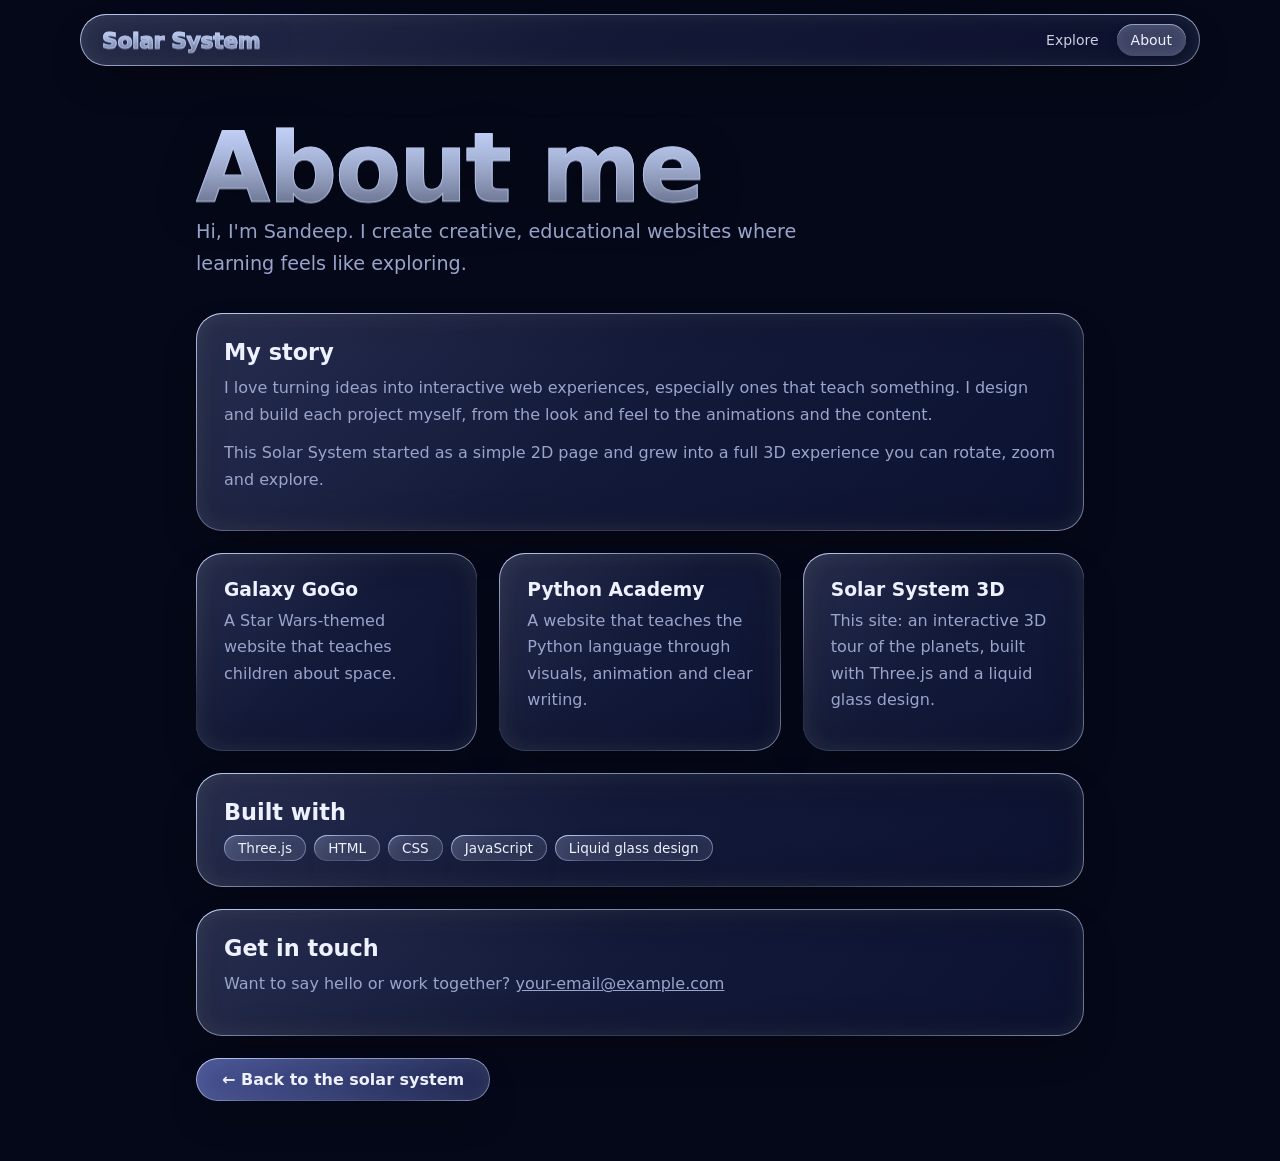
==== about.html @ ff2bddcb "Added About-me page and changed UI to liquid glass" ====
<!DOCTYPE html>
<html lang="en" data-theme="dark">
<head>
<meta charset="UTF-8">
<meta name="viewport" content="width=device-width, initial-scale=1.0">
<title>About — Solar System 3D</title>
<link rel="stylesheet" href="css/liquid-glass.css">
<link rel="stylesheet" href="css/style.css">
<link rel="stylesheet" href="css/about.css">
</head>
<body>
<div class="bg"><div class="orb o1"></div><div class="orb o2"></div><div class="orb o3"></div><div class="dots"></div></div>

<header class="topbar lg lg-nav">
  <h1 class="lg-text">Solar System</h1>
  <div class="lg-nav-links" style="margin-left:auto">
    <a href="index.html">Explore</a><a href="about.html" aria-current="page" class="is-active">About</a>
  </div>
</header>

<main class="about">
  <section>
    <h1 class="lg-text lg-text-shine">About me</h1>
    <p class="lead">Hi, I'm Sandeep. I create creative, educational websites where learning feels like exploring.</p>
  </section>

  <!-- EDIT THE TEXT BELOW to tell your own story in your own words -->
  <section class="lg lg-card">
    <h2>My story</h2>
    <p>I love turning ideas into interactive web experiences, especially ones that teach something. I design and build each project myself, from the look and feel to the animations and the content.</p>
    <p>This Solar System started as a simple 2D page and grew into a full 3D experience you can rotate, zoom and explore.</p>
  </section>

  <div class="grid">
    <article class="lg lg-card"><h3>Galaxy GoGo</h3><p>A Star Wars-themed website that teaches children about space.</p></article>
    <article class="lg lg-card"><h3>Python Academy</h3><p>A website that teaches the Python language through visuals, animation and clear writing.</p></article>
    <article class="lg lg-card"><h3>Solar System 3D</h3><p>This site: an interactive 3D tour of the planets, built with Three.js and a liquid glass design.</p></article>
  </div>

  <section class="lg lg-card">
    <h2>Built with</h2>
    <div class="tags"><span class="lg lg-pill">Three.js</span><span class="lg lg-pill">HTML</span><span class="lg lg-pill">CSS</span><span class="lg lg-pill">JavaScript</span><span class="lg lg-pill">Liquid glass design</span></div>
  </section>

  <section class="lg lg-card">
    <h2>Get in touch</h2>
    <p>Want to say hello or work together? <a href="mailto:your-email@example.com" style="color:inherit">your-email@example.com</a></p>
  </section>

  <a class="lg lg-btn lg-tint back" href="index.html">← Back to the solar system</a>
</main>
</body>
</html>
---- css/liquid-glass.css ----
/* ==========================================================================
   LIQUID GLASS — drop-in CSS for any website
   --------------------------------------------------------------------------
   HOW TO USE
   1. Link this file:  <link rel="stylesheet" href="liquid-glass.css">
   2. Add a class to any element:  <div class="lg lg-card">…</div>
   3. Place it over something colourful (image, gradient, video). Glass only
      looks like glass when there is something behind it to blur and bend.

   CLASSES
   .lg          base glass (required)       .lg-card    roomy panel
   .lg-nav      sticky top bar (links get glass hover + active pills)
                                            .lg-btn     button / link button
   .lg-pill     small rounded tag           .lg-input   text field
   .lg-text     glassy headline text        .lg-text-shine  same + moving shine
   .lg-tint     adds a soft colour tint     .lg-refract optional lens bending
                                                        (Chrome/Edge only, needs
                                                        the SVG filter in demo.html)
   THEME: automatic (light/dark). Force with <html data-theme="dark|light">.
   TWEAK: change the --lg-* values below, or override them on any element.
   ========================================================================== */

:root {
  --lg-blur: 22px;            /* how frosted the glass is            */
  --lg-saturate: 180%;        /* colour boost of what shows through  */
  --lg-radius: 26px;
  --lg-tint: 255 255 255;     /* RGB of the glass body (light)       */
  --lg-tint-alpha: .14;
  --lg-edge: 255 255 255;     /* RGB of the rim light                */
  --lg-shadow: 20 24 60;      /* RGB of the drop shadow              */
  --lg-text: #0f1330;
  --lg-accent: 120 140 255;   /* RGB used by .lg-tint and focus ring */
  --lg-ease: cubic-bezier(.2, .9, .25, 1.2);   /* slightly springy   */
}

/* Dark theme: automatic, or forced with data-theme="dark" */
@media (prefers-color-scheme: dark) {
  :root:not([data-theme="light"]) {
    --lg-tint: 200 210 255; --lg-tint-alpha: .09;
    --lg-edge: 200 215 255; --lg-shadow: 0 0 0; --lg-text: #eef1ff;
  }
}
:root[data-theme="dark"] {
  --lg-tint: 200 210 255; --lg-tint-alpha: .09;
  --lg-edge: 200 215 255; --lg-shadow: 0 0 0; --lg-text: #eef1ff;
}

/* ---------- Base glass ---------- */
.lg {
  position: relative;
  isolation: isolate;                 /* keeps the layers below inside */
  color: var(--lg-text);
  border-radius: var(--lg-radius);
  /* body: a faint diagonal gradient so the glass has volume */
  background:
    linear-gradient(135deg,
      rgb(var(--lg-tint) / calc(var(--lg-tint-alpha) + .10)) 0%,
      rgb(var(--lg-tint) / var(--lg-tint-alpha)) 45%,
      rgb(var(--lg-tint) / calc(var(--lg-tint-alpha) - .04)) 100%);
  -webkit-backdrop-filter: blur(var(--lg-blur)) saturate(var(--lg-saturate)) brightness(1.06);
          backdrop-filter: blur(var(--lg-blur)) saturate(var(--lg-saturate)) brightness(1.06);
  box-shadow:
    inset 0 1px 0 rgb(var(--lg-edge) / .55),            /* top specular line      */
    inset 0 -1px 0 rgb(var(--lg-edge) / .10),           /* bottom bounce light    */
    inset 0 0 22px rgb(var(--lg-edge) / .10),           /* soft inner glow        */
    0 1px 2px rgb(var(--lg-shadow) / .10),              /* contact shadow         */
    0 18px 40px -12px rgb(var(--lg-shadow) / .35);      /* lifted, diffuse shadow */
  transition: transform .5s var(--lg-ease), box-shadow .4s ease, background .4s ease;
}

/* Rim: a 1px gradient border, bright at the top-left and bottom-right like
   light catching a curved glass edge. */
.lg::before {
  content: ""; position: absolute; inset: 0; z-index: -1; border-radius: inherit; padding: 1px;
  background: linear-gradient(135deg,
    rgb(var(--lg-edge) / .85) 0%, rgb(var(--lg-edge) / .05) 30%,
    rgb(var(--lg-edge) / .05) 70%, rgb(var(--lg-edge) / .55) 100%);
  -webkit-mask: linear-gradient(#000 0 0) content-box, linear-gradient(#000 0 0);
  -webkit-mask-composite: xor; mask-composite: exclude;
  pointer-events: none;
}

/* Sheen: a soft highlight that glides across on hover */
.lg::after {
  content: ""; position: absolute; inset: 0; z-index: -1; border-radius: inherit; overflow: hidden;
  background: linear-gradient(110deg, transparent 35%, rgb(var(--lg-edge) / .28) 50%, transparent 65%);
  background-size: 250% 100%; background-position: 120% 0; opacity: 0;
  transition: background-position .9s ease, opacity .4s ease; pointer-events: none;
}
.lg:hover::after { background-position: -20% 0; opacity: 1; }
.lg:hover { box-shadow:
    inset 0 1px 0 rgb(var(--lg-edge) / .7), inset 0 -1px 0 rgb(var(--lg-edge) / .14),
    inset 0 0 28px rgb(var(--lg-edge) / .14), 0 1px 2px rgb(var(--lg-shadow) / .12),
    0 26px 50px -12px rgb(var(--lg-shadow) / .42); }

/* ---------- Components ---------- */
.lg-card { padding: 28px 30px; }
.lg-card:hover { transform: translateY(-4px); }

.lg-nav {
  position: sticky; top: 14px; z-index: 50; margin: 14px auto; width: min(960px, calc(100% - 28px));
  display: flex; align-items: center; justify-content: space-between; gap: 16px;
  padding: 10px 14px 10px 22px; border-radius: 999px;
}
.lg-nav a { color: inherit; text-decoration: none; font-weight: 500; opacity: .8; transition: opacity .2s; }
.lg-nav a:hover { opacity: 1; }

.lg-btn, .lg-pill {
  display: inline-flex; align-items: center; justify-content: center; gap: 8px; border: 0;
  font: inherit; font-weight: 600; text-decoration: none; cursor: pointer; border-radius: 999px;
}
.lg-btn  { padding: 12px 26px; }
.lg-pill { padding: 5px 14px; font-size: .85em; font-weight: 500; }
.lg-btn:hover { transform: translateY(-2px) scale(1.03); }
.lg-btn:active { transform: scale(.97); transition-duration: .12s; }   /* squish on press */

.lg-input {
  width: 100%; padding: 13px 18px; font: inherit; border: 0; outline: 0; border-radius: 16px;
  box-shadow: inset 0 2px 6px rgb(var(--lg-shadow) / .18), inset 0 1px 0 rgb(var(--lg-edge) / .35);
}
.lg-input::placeholder { color: var(--lg-text); opacity: .5; }
.lg-input:focus { box-shadow: inset 0 2px 6px rgb(var(--lg-shadow) / .18), 0 0 0 3px rgb(var(--lg-accent) / .55); }
.lg-btn:focus-visible, .lg-nav a:focus-visible { outline: 2px solid rgb(var(--lg-accent)); outline-offset: 3px; }

/* Colour tint, e.g. <button class="lg lg-btn lg-tint"> */
.lg-tint { background:
    linear-gradient(135deg, rgb(var(--lg-accent) / .42), rgb(var(--lg-accent) / .16)),
    linear-gradient(135deg, rgb(var(--lg-tint) / .18), rgb(var(--lg-tint) / .06)); }

/* Optional lens bending: backdrop is distorted by the SVG filter #lg-distort.
   Only Chromium browsers support this; others silently keep the normal blur. */
.lg-refract { -webkit-backdrop-filter: blur(8px) saturate(var(--lg-saturate)); }
@supports (backdrop-filter: url(#x)) {
  .lg-refract { backdrop-filter: url(#lg-distort) blur(8px) saturate(var(--lg-saturate)) brightness(1.06); }
}

/* ---------- Fallbacks & accessibility ---------- */
@supports not ((backdrop-filter: blur(1px)) or (-webkit-backdrop-filter: blur(1px))) {
  .lg { background: rgb(var(--lg-tint) / .82); }
  :root[data-theme="dark"] .lg { background: rgb(28 32 60 / .9); }
}
@media (prefers-reduced-transparency: reduce) { .lg { -webkit-backdrop-filter: none; backdrop-filter: none; background: rgb(var(--lg-tint) / .9); } }
@media (prefers-reduced-motion: reduce) { .lg, .lg::after { transition: none; } .lg:hover { transform: none; } }

/* ==========================================================================
   GLASS TEXT — for big headlines (use 32px or larger; thin text goes unreadable)
   <h1 class="lg-text">Hello</h1>
   The letters are see-through with a bright top and a soft fade, a thin rim
   and a shadow, so the background glows through them.
   ========================================================================== */
.lg-text {
  color: transparent;
  background: linear-gradient(180deg, rgb(var(--lg-edge) / .98) 0%, rgb(var(--lg-edge) / .55) 55%, rgb(var(--lg-edge) / .3) 100%);
  -webkit-background-clip: text; background-clip: text;
  -webkit-text-stroke: 1px rgb(var(--lg-edge) / .45);
  font-weight: 800; letter-spacing: -.02em;
  filter: drop-shadow(0 1px 0 rgb(var(--lg-edge) / .6)) drop-shadow(0 10px 22px rgb(var(--lg-shadow) / .35));
}
/* Light theme: white glass would vanish on a pale page, so switch to a cool tinted glass */
@media (prefers-color-scheme: light) {
  :root:not([data-theme="dark"]) .lg-text {
    background-image: linear-gradient(180deg, rgb(255 255 255 / .95) 0%, rgb(var(--lg-accent) / .55) 100%);
    -webkit-text-stroke-color: rgb(255 255 255 / .8);
  }
}
/* Shine: a bright band slowly sweeps across the letters */
.lg-text-shine {
  background-image:
    linear-gradient(105deg, transparent 38%, rgb(255 255 255 / .95) 50%, transparent 62%),
    linear-gradient(180deg, rgb(var(--lg-edge) / .98), rgb(var(--lg-edge) / .3));
  background-size: 250% 100%, 100% 100%; background-repeat: no-repeat;
  animation: lg-shine 5s ease-in-out infinite;
}
@keyframes lg-shine { from { background-position: 130% 0, 0 0; } to { background-position: -30% 0, 0 0; } }

/* ==========================================================================
   NAV BAR EXTRAS — wrap your links in <div class="lg-nav-links">
   Hovered links get a glass pill; mark the current page with class="is-active"
   (or aria-current="page").
   ========================================================================== */
.lg-nav-links { display: flex; align-items: center; gap: 4px; flex-wrap: wrap; }
.lg-nav-links a { padding: 8px 16px; border-radius: 999px; opacity: .85;
  transition: background .3s ease, box-shadow .3s ease, opacity .2s, transform .4s var(--lg-ease); }
.lg-nav-links a:hover { background: rgb(var(--lg-tint) / .18); opacity: 1; transform: translateY(-1px); }
.lg-nav-links a.is-active, .lg-nav-links a[aria-current="page"] {
  opacity: 1; background: rgb(var(--lg-tint) / .26);
  box-shadow: inset 0 1px 0 rgb(var(--lg-edge) / .6), inset 0 0 12px rgb(var(--lg-edge) / .12), 0 4px 12px -4px rgb(var(--lg-shadow) / .35); }
/* Small screens: let the bar wrap into a rounded panel instead of a long pill */
@media (max-width: 640px) { .lg-nav { border-radius: 26px; flex-wrap: wrap; justify-content: center; padding: 12px 14px; } }
@media (prefers-reduced-motion: reduce) { .lg-text-shine { animation: none; } }
---- css/style.css ----
/* style.css — layout for the 3D scene. Glass look comes from liquid-glass.css (classes: lg, lg-text, lg-nav…). */
:root { --space: #02030a; --muted: #9aa5cc; --sun: #ffb347; --ease: cubic-bezier(.2,.9,.25,1.1); }
* { box-sizing: border-box; }
html, body { margin: 0; height: 100%; overflow: hidden; background: var(--space); color: var(--lg-text);
  font-family: "Avenir Next", "Segoe UI", system-ui, sans-serif; }
#scene { position: fixed; inset: 0; }
#scene canvas { display: block; }
#loader { position: fixed; inset: 0; display: grid; place-items: center; background: var(--space); z-index: 50;
  transition: opacity 1s ease; color: var(--muted); }
#loader.done { opacity: 0; pointer-events: none; }

/* ---------- Top navigation (glass pill) ---------- */
.topbar.lg-nav { position: fixed; top: 14px; left: 50%; transform: translateX(-50%); width: min(1120px, calc(100% - 28px)); margin: 0; z-index: 10; }
.topbar h1 { margin: 0; font-size: 22px; white-space: nowrap; }
#planet-nav { flex: 1; min-width: 0; overflow-x: auto; flex-wrap: nowrap; scrollbar-width: none; justify-content: center; }
.lg-nav-links a, .lg-nav-links button { color: inherit; font: inherit; font-size: 14px; font-weight: 500; text-decoration: none;
  background: none; border: 0; cursor: pointer; padding: 8px 14px; border-radius: 999px; white-space: nowrap;
  transition: background .3s ease, box-shadow .3s ease, transform .4s var(--lg-ease); }
.lg-nav-links button:hover, .lg-nav-links a:hover { background: rgb(var(--lg-tint) / .18); transform: translateY(-1px); }
.lg-nav-links button.active { background: rgb(var(--lg-tint) / .26);
  box-shadow: inset 0 1px 0 rgb(var(--lg-edge) / .6), inset 0 0 12px rgb(var(--lg-edge) / .12), 0 4px 12px -4px rgb(var(--lg-shadow) / .35); }
button:focus-visible, input:focus-visible, a:focus-visible { outline: 2px solid var(--sun); outline-offset: 2px; }

/* ---------- Labels & tooltip (standalone glass chips) ---------- */
#labels { position: fixed; inset: 0; z-index: 5; pointer-events: none; overflow: hidden; transition: opacity .4s ease; }
#labels.off { opacity: 0; }
.label, #tooltip { position: absolute; left: 0; top: 0; padding: 3px 11px; border-radius: 999px; font-size: 12px; font-weight: 600;
  letter-spacing: .02em; color: var(--lg-text); white-space: nowrap; will-change: transform;
  background: rgb(var(--lg-tint) / .14); -webkit-backdrop-filter: blur(8px) saturate(170%); backdrop-filter: blur(8px) saturate(170%);
  box-shadow: inset 0 1px 0 rgb(var(--lg-edge) / .5), 0 4px 14px rgb(var(--lg-shadow) / .35); transition: opacity .3s ease; }
#tooltip { position: fixed; pointer-events: none; opacity: 0; z-index: 20; transform: translate(14px, 14px); font-size: 13px; }

/* ---------- Info panel ---------- */
#info { position: fixed; top: 84px; right: 22px; width: min(330px, calc(100vw - 44px)); padding: 22px 24px; z-index: 10;
  opacity: 0; transform: translateX(28px); pointer-events: none; transition: opacity .5s ease, transform .6s var(--ease); }
#info.open { opacity: 1; transform: none; pointer-events: auto; }
#info h2 { margin: 0 0 8px; font-size: 34px; }
#info p { margin: 0 0 16px; color: var(--muted); line-height: 1.55; font-size: 15px; }
#info dl { margin: 0; display: grid; grid-template-columns: auto 1fr; gap: 8px 16px; font-size: 14px; }
#info dt { color: var(--muted); } #info dd { margin: 0; text-align: right; }
#info-close { position: absolute; top: 10px; right: 14px; background: none; border: 0; color: var(--muted); font-size: 24px; cursor: pointer; }
#info-close:hover { color: var(--lg-text); }

/* ---------- Bottom control menu + its show/hide toggle ---------- */
.dock { position: fixed; left: 0; right: 0; display: flex; justify-content: center; pointer-events: none; z-index: 10; padding: 0 12px; }
.controls-dock { bottom: 70px; }
.toggle-dock { bottom: 16px; }
.controls, #ctl-toggle { pointer-events: auto; }
.controls { display: flex; align-items: center; flex-wrap: wrap; justify-content: center; gap: 10px; padding: 9px 16px; border-radius: 999px; font-size: 14px;
  transition: transform .6s var(--ease), opacity .4s ease; }
.controls-dock.hidden .controls { transform: translateY(26px) scale(.94); opacity: 0; pointer-events: none; }
.controls button { color: inherit; font: inherit; font-weight: 500; cursor: pointer; border: 0; border-radius: 999px; padding: 8px 16px;
  background: rgb(var(--lg-tint) / .14); box-shadow: inset 0 1px 0 rgb(var(--lg-edge) / .4); transition: background .25s, transform .3s var(--lg-ease); }
.controls button:hover { background: rgb(var(--lg-tint) / .26); transform: translateY(-1px); }
.controls button:active { transform: scale(.96); }
.controls button[aria-pressed="true"] { background: rgb(var(--lg-accent) / .38); }
.controls label { display: flex; align-items: center; gap: 8px; color: var(--muted); }
.controls input[type=range] { accent-color: var(--sun); width: 110px; }
.hint { color: var(--muted); font-size: 12px; }
#ctl-toggle { padding: 8px 20px; font-size: 13px; }

@media (max-width: 760px) {
  .topbar.lg-nav { flex-wrap: nowrap; gap: 8px; padding: 8px 10px 8px 16px; border-radius: 999px; }
  .topbar h1 { font-size: 17px; }
  .hint { display: none; }
  .controls { border-radius: 26px; }
  #info { top: auto; bottom: 150px; right: 12px; }
}
---- css/about.css ----
/* about.css — About page. Reuses the nav, glass and text styles from the main site. */
html, body { height: auto; overflow: auto; }
body { min-height: 100vh; background: #050818; }
/* slow drifting colour orbs + twinkling dots = calm galaxy backdrop */
.bg { position: fixed; inset: 0; z-index: -1; overflow: hidden; }
.orb { position: absolute; border-radius: 50%; filter: blur(70px); opacity: .55; animation: drift 26s ease-in-out infinite alternate; }
.o1 { width: 460px; height: 460px; background: #6a3df0; top: -120px; left: -80px; }
.o2 { width: 520px; height: 520px; background: #2b6bff; top: 35%; right: -160px; animation-delay: -9s; }
.o3 { width: 400px; height: 400px; background: #ff5fa2; bottom: -140px; left: 30%; animation-delay: -16s; }
@keyframes drift { to { transform: translate(70px, -50px) scale(1.15); } }
.dots { position: absolute; inset: 0; background-image: radial-gradient(1.5px 1.5px at 20% 30%, #fff, transparent), radial-gradient(1px 1px at 70% 20%, #cfdcff, transparent),
  radial-gradient(1.5px 1.5px at 40% 75%, #fff, transparent), radial-gradient(1px 1px at 85% 65%, #ffe6c4, transparent), radial-gradient(1px 1px at 10% 85%, #fff, transparent);
  background-size: 400px 400px; animation: twinkle 6s ease-in-out infinite alternate; }
@keyframes twinkle { from { opacity: .5; } to { opacity: 1; } }

.about { max-width: 920px; margin: 120px auto 60px; padding: 0 16px; display: grid; gap: 22px; }
.about h1.lg-text { font-size: clamp(3rem, 10vw, 6rem); margin: 0; line-height: 1; }
.lead { font-size: 1.2rem; line-height: 1.6; color: var(--muted); margin: 8px 0 0; max-width: 640px; }
.about h2 { margin: 0 0 10px; font-size: 1.4rem; }
.about p { line-height: 1.65; margin: 0 0 12px; color: var(--muted); }
.grid { display: grid; grid-template-columns: repeat(auto-fit, minmax(250px, 1fr)); gap: 22px; }
.about .lg-card { padding: 26px 28px; }
.about .lg-card h3 { margin: 0 0 8px; }
.tags { display: flex; gap: 8px; flex-wrap: wrap; }
.back { justify-self: start; }
@media (prefers-reduced-motion: reduce) { .orb, .dots { animation: none; } }
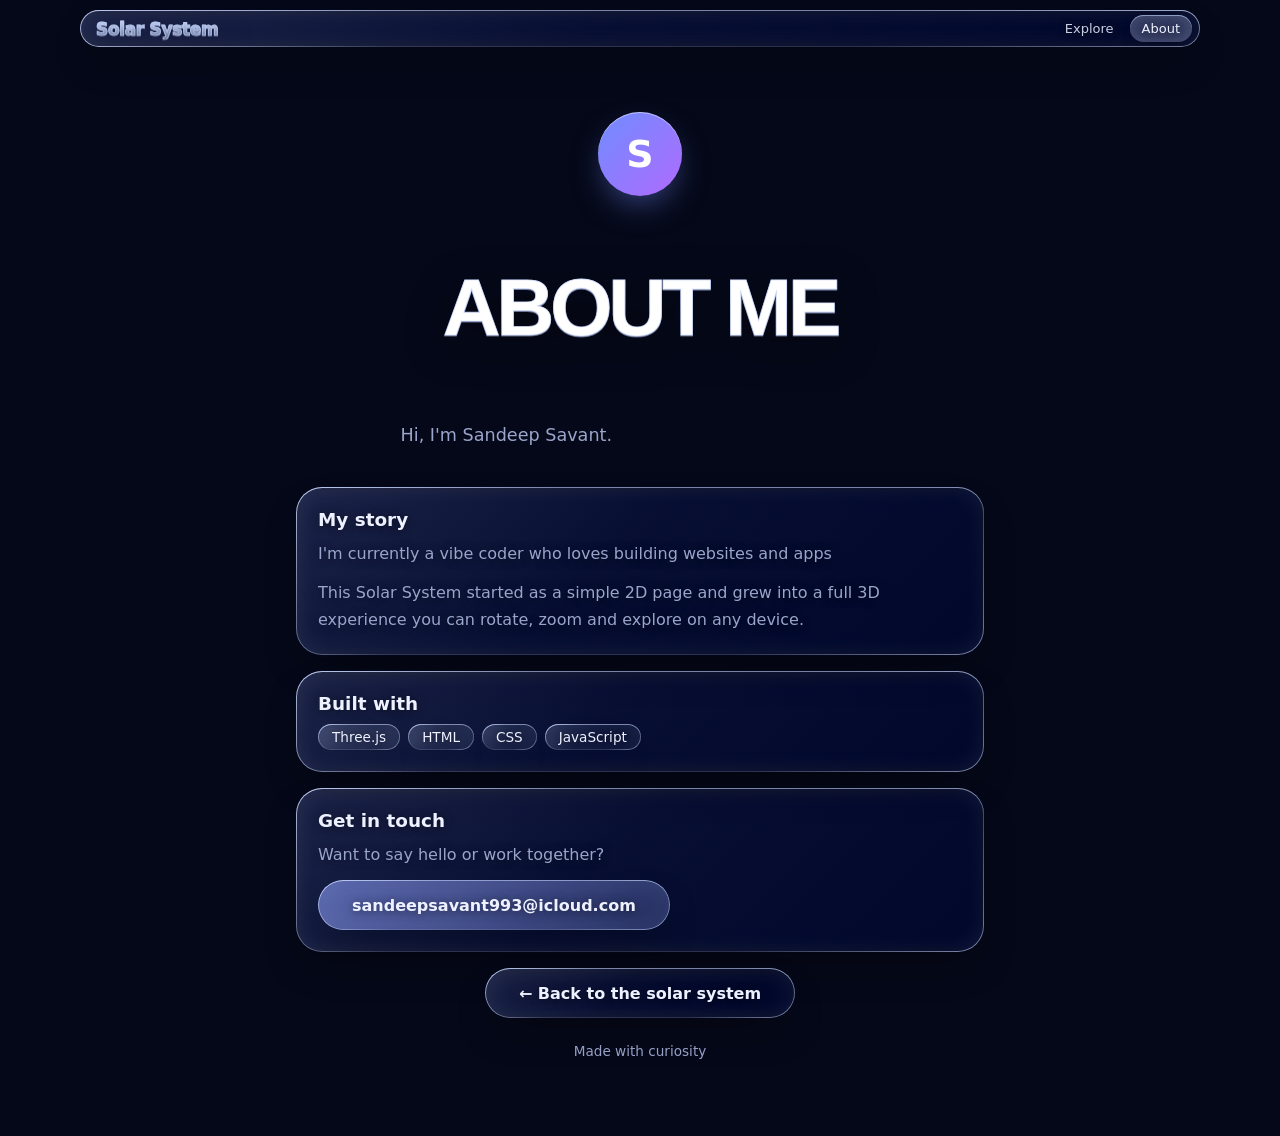
==== commit b154531e: "Modified Files and made better Verion5" ====
--- a/about.html
+++ b/about.html
@@ -2,14 +2,19 @@
 <html lang="en" data-theme="dark">
 <head>
 <meta charset="UTF-8">
-<meta name="viewport" content="width=device-width, initial-scale=1.0">
+<meta name="viewport" content="width=device-width, initial-scale=1, viewport-fit=cover">
+<meta name="theme-color" content="#050818">
 <title>About — Solar System 3D</title>
+<link rel="preconnect" href="https://fonts.googleapis.com">
+<link rel="preconnect" href="https://fonts.gstatic.com" crossorigin>
+<link href="https://fonts.googleapis.com/css2?family=Inter:wght@400;500&display=swap" rel="stylesheet">
+<link rel="icon" href="icon.svg" type="image/svg+xml">
 <link rel="stylesheet" href="css/liquid-glass.css">
 <link rel="stylesheet" href="css/style.css">
 <link rel="stylesheet" href="css/about.css">
 </head>
 <body>
-<div class="bg"><div class="orb o1"></div><div class="orb o2"></div><div class="orb o3"></div><div class="dots"></div></div>
+<div class="bg"></div>
 
 <header class="topbar lg lg-nav">
   <h1 class="lg-text">Solar System</h1>
@@ -19,35 +24,32 @@
 </header>
 
 <main class="about">
-  <section>
-    <h1 class="lg-text lg-text-shine">About me</h1>
-    <p class="lead">Hi, I'm Sandeep. I create creative, educational websites where learning feels like exploring.</p>
+  <section class="hero">
+    <div class="avatar" aria-hidden="true">S</div>
+    <h1 class="lg-text">About me</h1>
+    <p class="lead">Hi, I'm Sandeep Savant.</p>
   </section>
 
   <!-- EDIT THE TEXT BELOW to tell your own story in your own words -->
   <section class="lg lg-card">
     <h2>My story</h2>
-    <p>I love turning ideas into interactive web experiences, especially ones that teach something. I design and build each project myself, from the look and feel to the animations and the content.</p>
-    <p>This Solar System started as a simple 2D page and grew into a full 3D experience you can rotate, zoom and explore.</p>
+    <p>I'm currently a vibe coder who loves building websites and apps</p>
+    <p>This Solar System started as a simple 2D page and grew into a full 3D experience you can rotate, zoom and explore on any device.</p>
   </section>
-
-  <div class="grid">
-    <article class="lg lg-card"><h3>Galaxy GoGo</h3><p>A Star Wars-themed website that teaches children about space.</p></article>
-    <article class="lg lg-card"><h3>Python Academy</h3><p>A website that teaches the Python language through visuals, animation and clear writing.</p></article>
-    <article class="lg lg-card"><h3>Solar System 3D</h3><p>This site: an interactive 3D tour of the planets, built with Three.js and a liquid glass design.</p></article>
-  </div>
 
   <section class="lg lg-card">
     <h2>Built with</h2>
-    <div class="tags"><span class="lg lg-pill">Three.js</span><span class="lg lg-pill">HTML</span><span class="lg lg-pill">CSS</span><span class="lg lg-pill">JavaScript</span><span class="lg lg-pill">Liquid glass design</span></div>
+    <div class="tags"><span class="lg lg-pill">Three.js</span><span class="lg lg-pill">HTML</span><span class="lg lg-pill">CSS</span><span class="lg lg-pill">JavaScript</span></div>
   </section>
 
   <section class="lg lg-card">
     <h2>Get in touch</h2>
-    <p>Want to say hello or work together? <a href="mailto:your-email@example.com" style="color:inherit">your-email@example.com</a></p>
+    <p>Want to say hello or work together?</p>
+    <a class="lg lg-btn lg-tint" href="mailto:sandeepsavant993@icloud.com">sandeepsavant993@icloud.com</a>
   </section>
 
-  <a class="lg lg-btn lg-tint back" href="index.html">← Back to the solar system</a>
+  <a class="lg lg-btn" href="index.html">← Back to the solar system</a>
+  <p class="foot">Made with curiosity</p>
 </main>
 </body>
 </html>
--- a/css/style.css
+++ b/css/style.css
@@ -66,3 +66,143 @@
   .controls { border-radius: 26px; }
   #info { top: auto; bottom: 150px; right: 12px; }
 }
+
+/* ---------- v3: NASA-Eyes-style menu, clock, moons ---------- */
+.menu-btn { font-size: 18px !important; padding: 6px 13px !important; }
+#menu { position: fixed; left: 14px; top: 84px; width: min(290px, calc(100vw - 28px)); max-height: calc(100vh - 250px); overflow-y: auto;
+  padding: 16px; z-index: 9; opacity: 0; transform: translateX(-26px); pointer-events: none; scrollbar-width: thin;
+  transition: opacity .45s ease, transform .6s var(--ease); }
+#menu.open { opacity: 1; transform: none; pointer-events: auto; }
+.search { width: 100%; padding: 10px 14px; margin-bottom: 10px; border: 0; outline: 0; border-radius: 14px; color: inherit; font: inherit; font-size: 14px;
+  background: rgb(var(--lg-tint) / .12); box-shadow: inset 0 2px 6px rgb(var(--lg-shadow) / .25), inset 0 1px 0 rgb(var(--lg-edge) / .3); }
+.search::placeholder { color: var(--muted); }
+.search:focus { box-shadow: inset 0 2px 6px rgb(var(--lg-shadow) / .25), 0 0 0 2px rgb(var(--lg-accent) / .6); }
+#menu .row { display: flex; align-items: center; }
+#menu button { color: inherit; font: inherit; font-size: 14px; background: none; border: 0; cursor: pointer; text-align: left; border-radius: 10px; padding: 7px 12px; transition: background .25s; }
+#menu button:hover { background: rgb(var(--lg-tint) / .16); }
+#menu button.active { background: rgb(var(--lg-tint) / .26); box-shadow: inset 0 1px 0 rgb(var(--lg-edge) / .5); }
+#menu .item { flex: 1; } #menu .moon { font-size: 13px; color: var(--muted); display: block; width: 100%; }
+#menu .chev { padding: 7px 10px; color: var(--muted); transition: transform .3s; } #menu .chev.open { transform: rotate(90deg); }
+#menu .sub { display: none; margin-left: 16px; border-left: 1px solid rgb(var(--lg-edge) / .15); padding-left: 6px; } #menu .sub.open { display: block; }
+.clock { text-align: center; min-width: 180px; line-height: 1.25; }
+#clock-date { font-variant-numeric: tabular-nums; font-weight: 600; font-size: 14px; } #clock-rate { color: var(--muted); font-size: 12px; }
+.sep { width: 1px; height: 24px; background: rgb(var(--lg-edge) / .2); }
+.label.moon { font-size: 11px; padding: 2px 9px; opacity: .9; }
+@media (max-width: 760px) { #menu { max-height: calc(100vh - 330px); } .sep { display: none; } .clock { min-width: 100%; } }
+
+/* ---------- Planet row + moon dropdown ---------- */
+#planet-nav { flex: 1; min-width: 0; overflow-x: auto; flex-wrap: nowrap; scrollbar-width: none; justify-content: center; }
+#planet-nav .caret { font-size: 10px; margin-left: 5px; opacity: .7; }
+#moon-menu { position: fixed; z-index: 30; min-width: 170px; padding: 8px; border-radius: 18px; display: none; flex-direction: column; gap: 2px;
+  opacity: 0; transform: translateY(-8px) scale(.97); transition: opacity .25s ease, transform .35s var(--ease); }
+#moon-menu.open { display: flex; opacity: 1; transform: none; }
+#moon-menu .hd { padding: 4px 12px 6px; font-size: 11px; letter-spacing: .06em; color: var(--muted); }
+#moon-menu button { color: inherit; font: inherit; font-size: 14px; text-align: left; background: none; border: 0; cursor: pointer; padding: 8px 12px; border-radius: 12px; transition: background .25s; }
+#moon-menu button:hover { background: rgb(var(--lg-tint) / .2); }
+#moon-menu button.active { background: rgb(var(--lg-tint) / .28); box-shadow: inset 0 1px 0 rgb(var(--lg-edge) / .5); }
+
+/* ==========================================================================
+   MOBILE + TOUCH (phones, tablets, rotating screens)
+   ========================================================================== */
+html { -webkit-text-size-adjust: 100%; }
+body { overscroll-behavior: none; -webkit-tap-highlight-color: transparent; }
+#scene canvas { touch-action: none; }                                   /* one finger rotates, two pinch/pan */
+button, .lg-btn, .lg-nav-links a { touch-action: manipulation; -webkit-user-select: none; user-select: none; }
+.topbar.lg-nav { top: calc(12px + env(safe-area-inset-top)); }
+.controls-dock { bottom: calc(66px + env(safe-area-inset-bottom)); }
+.toggle-dock { bottom: calc(14px + env(safe-area-inset-bottom)); }
+.lg-btn .chev { display: inline-block; margin-right: 6px; font-size: 14px; }
+@media (hover: none) { #tooltip { display: none; } }
+@media (pointer: coarse) {                                              /* cheaper labels on touch screens */
+  .label { -webkit-backdrop-filter: none; backdrop-filter: none; background: rgb(12 16 38 / .62); }
+}
+@media (max-width: 820px) {
+  :root { --lg-blur: 14px; --hdr: calc(env(safe-area-inset-top) + 114px); }
+  /* top bar becomes two rows: [menu · title · About] over a swipeable planet strip */
+  .topbar.lg-nav { flex-wrap: wrap; gap: 2px 8px; padding: 8px 10px 6px 10px; border-radius: 24px; width: calc(100% - 20px); }
+  .topbar h1 { font-size: 18px; margin-right: auto; }
+  .topbar .lg-nav-links a, .menu-btn { min-height: 40px; display: inline-flex; align-items: center; }
+  #planet-nav { order: 3; flex: 1 1 100%; justify-content: flex-start; padding: 2px 0 4px; scroll-snap-type: x proximity;
+    -webkit-mask-image: linear-gradient(90deg, transparent 0, #000 12px, #000 calc(100% - 24px), transparent); mask-image: linear-gradient(90deg, transparent 0, #000 12px, #000 calc(100% - 24px), transparent); }
+  #planet-nav button { scroll-snap-align: center; min-height: 40px; padding: 0 15px; }
+  /* search menu drops under the bar */
+  #menu { left: 10px; right: 10px; width: auto; top: var(--hdr); max-height: calc(100dvh - var(--hdr) - 100px - env(safe-area-inset-bottom)); }
+  .search { font-size: 16px; }                                          /* 16px stops iOS zooming into the field */
+  #menu button { min-height: 44px; }
+  /* moon dropdown becomes a tidy sheet of chips */
+  #moon-menu { left: 10px !important; right: 10px; min-width: 0; flex-direction: row; flex-wrap: wrap; gap: 6px; padding: 10px; max-height: 40dvh; overflow: auto; }
+  #moon-menu .hd { width: 100%; } #moon-menu button { min-height: 42px; padding: 0 16px; background: rgb(var(--lg-tint) / .14); }
+  /* info card sits under the bar, compact */
+  #info { top: var(--hdr); bottom: auto; left: 10px; right: 10px; width: auto; max-height: 36dvh; overflow-y: auto; padding: 14px 16px; border-radius: 22px; transform: translateY(-14px); }
+  #info.open { transform: none; }
+  #info h2 { font-size: 26px; margin-bottom: 4px; } #info p { font-size: 14px; margin-bottom: 10px; } #info dl { font-size: 13px; gap: 6px 12px; }
+  /* control panel: clock, then two tidy rows of four big buttons */
+  .controls { display: grid; grid-template-columns: repeat(4, 1fr); gap: 8px; width: min(100%, 460px); padding: 12px; border-radius: 26px; }
+  .clock { grid-column: 1 / -1; min-width: 0; } .sep, .hint { display: none; }
+  .controls button { min-height: 44px; padding: 0 4px; font-size: 14px; }
+  #ctl-toggle { min-height: 44px; padding: 0 24px; }
+  .label { font-size: 11px; padding: 2px 8px; }
+}
+@media (max-height: 520px) and (max-width: 1000px) {                    /* phones held sideways */
+  #info { left: auto; width: min(340px, 46vw); max-height: 52dvh; }
+  .controls { grid-template-columns: repeat(8, auto); width: auto; padding: 8px 12px; } .controls button { min-height: 38px; padding: 0 10px; }
+  .controls-dock { bottom: calc(60px + env(safe-area-inset-bottom)); }
+}
+
+/* ==========================================================================
+   v6 — clearer glass, smaller nav, concise controls, compact info card
+   ========================================================================== */
+:root[data-theme="dark"] { --lg-tint-alpha: .035; --lg-blur: 7px; --lg-saturate: 210%; }   /* more see-through: the universe shows behind the glass */
+.lg { text-shadow: 0 1px 10px rgb(0 0 0 / .5); } .lg-text { text-shadow: none; }
+.topbar.lg-nav { top: calc(10px + env(safe-area-inset-top)); padding: 5px 8px 5px 16px; }
+.topbar h1 { font-size: 17px; }
+.lg-nav-links a, .lg-nav-links button { font-size: 13px; padding: 6px 12px; }
+.menu-btn { font-size: 16px !important; padding: 5px 11px !important; }
+/* controls: speed + four toggles */
+.controls { gap: 10px; padding: 7px 10px; }
+.speed { display: flex; align-items: center; gap: 4px; } .speed small { color: var(--muted); font-size: 11px; margin-right: 4px; }
+#clock-rate { min-width: 96px; text-align: center; font-size: 13px; font-weight: 600; font-variant-numeric: tabular-nums; }
+.speed button { width: 32px; padding: 6px 0; font-size: 16px; line-height: 1; }
+.toggles { display: flex; gap: 6px; }
+.controls button { padding: 6px 12px; font-size: 13px; }
+.controls-dock { bottom: calc(58px + env(safe-area-inset-bottom)); }
+#ctl-toggle { padding: 6px 18px; font-size: 12px; }
+/* info: a small card */
+#info { top: 66px; right: 14px; width: 250px; padding: 14px 16px; border-radius: 18px; }
+#info h2 { font-size: 22px; margin: 0 0 4px; } #info p { font-size: 12.5px; line-height: 1.45; margin: 0 0 10px; }
+#info dl { grid-template-columns: 1fr 1fr; gap: 8px 10px; font-size: 13px; } #info dl div { min-width: 0; }
+#info dt { font-size: 10.5px; text-transform: uppercase; letter-spacing: .06em; } #info dd { text-align: left; margin-top: 1px; }
+#info-close { top: 6px; right: 10px; font-size: 20px; }
+@media (max-width: 820px) {
+  :root { --hdr: calc(env(safe-area-inset-top) + 98px); }
+  .topbar.lg-nav { top: calc(8px + env(safe-area-inset-top)); padding: 6px 8px 4px 12px; border-radius: 22px; }
+  .topbar h1 { font-size: 16px; }
+  .topbar .lg-nav-links a, .menu-btn { min-height: 34px; }
+  #planet-nav button { min-height: 34px; padding: 0 13px; font-size: 13px; }
+  #info { top: var(--hdr); left: 10px; right: auto; width: min(240px, calc(100vw - 20px)); max-height: none; padding: 12px 14px; }
+  .controls { display: flex; flex-direction: column; align-items: stretch; width: min(100%, 360px); padding: 10px; gap: 8px; border-radius: 22px; }
+  .speed { justify-content: space-between; } #clock-rate { flex: 1; } .speed button { width: 46px; min-height: 40px; }
+  .toggles { display: grid; grid-template-columns: repeat(4, 1fr); gap: 6px; }
+  .controls button { min-height: 40px; padding: 0 4px; font-size: 13px; }
+  .controls-dock { bottom: calc(58px + env(safe-area-inset-bottom)); }
+}
+@media (max-height: 520px) and (max-width: 1000px) {
+  .controls { flex-direction: row; align-items: center; width: auto; padding: 6px 10px; } .toggles { display: flex; } .controls button { min-height: 36px; padding: 0 10px; }
+  #info { left: auto; right: 10px; width: 220px; }
+}
+
+/* ==========================================================================
+   v7 — detail box is a small, very clear glass callout placed beside the selected planet (positioned by main.js)
+   ========================================================================== */
+#info { position: fixed; top: 0; left: 0; right: auto; bottom: auto; width: 214px; max-height: none; overflow: visible; padding: 12px 14px 10px; border-radius: 16px; z-index: 12;
+  --lg-tint-alpha: .02; --lg-blur: 5px; opacity: 0; pointer-events: none; transition: opacity .35s ease; will-change: transform; }
+#info.open { opacity: 1; pointer-events: auto; }
+#info h2 { font-size: 19px; margin: 0 22px 3px 0; }
+#info p { font-size: 12px; line-height: 1.4; margin: 0 0 8px; }
+#info dl { grid-template-columns: 1fr 1fr; gap: 6px 10px; font-size: 12.5px; margin: 0; }
+#info dt { font-size: 9.5px; } #info .wide { grid-column: 1 / -1; }
+#info-more { margin-top: 8px; padding-top: 8px; border-top: 1px solid rgb(var(--lg-edge) / .18); } #info-more[hidden] { display: none; }
+.more { margin-top: 8px; width: 100%; color: inherit; font: inherit; font-size: 12px; padding: 5px 0; cursor: pointer; border: 0; border-radius: 999px;
+  background: rgb(var(--lg-tint) / .12); box-shadow: inset 0 1px 0 rgb(var(--lg-edge) / .4); transition: background .25s; }
+.more:hover { background: rgb(var(--lg-tint) / .22); }
+@media (max-width: 820px) { #info { width: 192px; padding: 10px 12px 8px; } #info h2 { font-size: 17px; } #info p { font-size: 11.5px; } #info dl { font-size: 12px; } .more { min-height: 32px; } }
--- a/css/about.css
+++ b/css/about.css
@@ -1,26 +1,24 @@
-/* about.css — About page. Reuses the nav, glass and text styles from the main site. */
+/* about.css — clean, static About page. No animation, no moving backgrounds. */
 html, body { height: auto; overflow: auto; }
-body { min-height: 100vh; background: #050818; }
-/* slow drifting colour orbs + twinkling dots = calm galaxy backdrop */
-.bg { position: fixed; inset: 0; z-index: -1; overflow: hidden; }
-.orb { position: absolute; border-radius: 50%; filter: blur(70px); opacity: .55; animation: drift 26s ease-in-out infinite alternate; }
-.o1 { width: 460px; height: 460px; background: #6a3df0; top: -120px; left: -80px; }
-.o2 { width: 520px; height: 520px; background: #2b6bff; top: 35%; right: -160px; animation-delay: -9s; }
-.o3 { width: 400px; height: 400px; background: #ff5fa2; bottom: -140px; left: 30%; animation-delay: -16s; }
-@keyframes drift { to { transform: translate(70px, -50px) scale(1.15); } }
-.dots { position: absolute; inset: 0; background-image: radial-gradient(1.5px 1.5px at 20% 30%, #fff, transparent), radial-gradient(1px 1px at 70% 20%, #cfdcff, transparent),
-  radial-gradient(1.5px 1.5px at 40% 75%, #fff, transparent), radial-gradient(1px 1px at 85% 65%, #ffe6c4, transparent), radial-gradient(1px 1px at 10% 85%, #fff, transparent);
-  background-size: 400px 400px; animation: twinkle 6s ease-in-out infinite alternate; }
-@keyframes twinkle { from { opacity: .5; } to { opacity: 1; } }
-
-.about { max-width: 920px; margin: 120px auto 60px; padding: 0 16px; display: grid; gap: 22px; }
-.about h1.lg-text { font-size: clamp(3rem, 10vw, 6rem); margin: 0; line-height: 1; }
-.lead { font-size: 1.2rem; line-height: 1.6; color: var(--muted); margin: 8px 0 0; max-width: 640px; }
-.about h2 { margin: 0 0 10px; font-size: 1.4rem; }
-.about p { line-height: 1.65; margin: 0 0 12px; color: var(--muted); }
-.grid { display: grid; grid-template-columns: repeat(auto-fit, minmax(250px, 1fr)); gap: 22px; }
-.about .lg-card { padding: 26px 28px; }
-.about .lg-card h3 { margin: 0 0 8px; }
+body { min-height: 100dvh; background: #050818; }
+.bg { position: fixed; inset: 0; z-index: -1; background:
+  radial-gradient(900px 480px at 15% -5%, rgba(70, 90, 210, .28), transparent 62%),
+  radial-gradient(800px 460px at 100% 5%, rgba(130, 70, 200, .22), transparent 60%), #050818; }
+.about { max-width: 720px; margin: calc(env(safe-area-inset-top) + 92px) auto 48px; padding: 0 16px calc(24px + env(safe-area-inset-bottom)); display: grid; gap: 16px; font-size: 16px; }
+.hero { text-align: center; padding: 20px; position: relative; display:inline-block; }
+.avatar { width: 84px; height: 84px; margin: 0 auto 18px; border-radius: 50%; display: grid; place-items: center; font-size: 38px; font-weight: 800; color: #fff;
+  background: linear-gradient(135deg, #6f8cff, #b06bff); box-shadow: inset 0 1px 0 rgb(255 255 255 / .5), 0 14px 34px -10px rgb(111 140 255 / .55); }
+.about h1.lg-text { font-family: 'orbitron', sans-serif; font-size: 5rem; font-weight: 700; color: #fff; letter-spacing: -0.05em; text-transform: uppercase;}
+.lead { font-size: 1.1rem; line-height: 1.6; color: var(--muted); margin: 14px auto 0; max-width: 34ch; }
+.about .lg-card { padding: 22px; }
+.about .lg-card:hover { transform: none; }
+.about h2 { margin: 0 0 10px; font-size: 1.15rem; }
+.about p { line-height: 1.7; margin: 0 0 12px; color: var(--muted); } .about p:last-child { margin-bottom: 0; }
+.projects { display: grid; gap: 12px; }
+.project { display: flex; gap: 14px; align-items: flex-start; }
+.project .ic { flex: none; width: 44px; height: 44px; border-radius: 14px; display: grid; place-items: center; font-size: 22px; background: rgb(var(--lg-tint) / .14); box-shadow: inset 0 1px 0 rgb(var(--lg-edge) / .4); }
+.project h3 { margin: 2px 0 4px; font-size: 1rem; } .project p { margin: 0; font-size: .95rem; }
 .tags { display: flex; gap: 8px; flex-wrap: wrap; }
-.back { justify-self: start; }
-@media (prefers-reduced-motion: reduce) { .orb, .dots { animation: none; } }
+.about .lg-btn { width: 100%; min-height: 50px; }
+.foot { text-align: center; color: var(--muted); font-size: .85rem; padding-top: 6px; }
+@media (min-width: 700px) { .about .lg-btn { width: auto; justify-self: center; padding: 14px 34px; } }
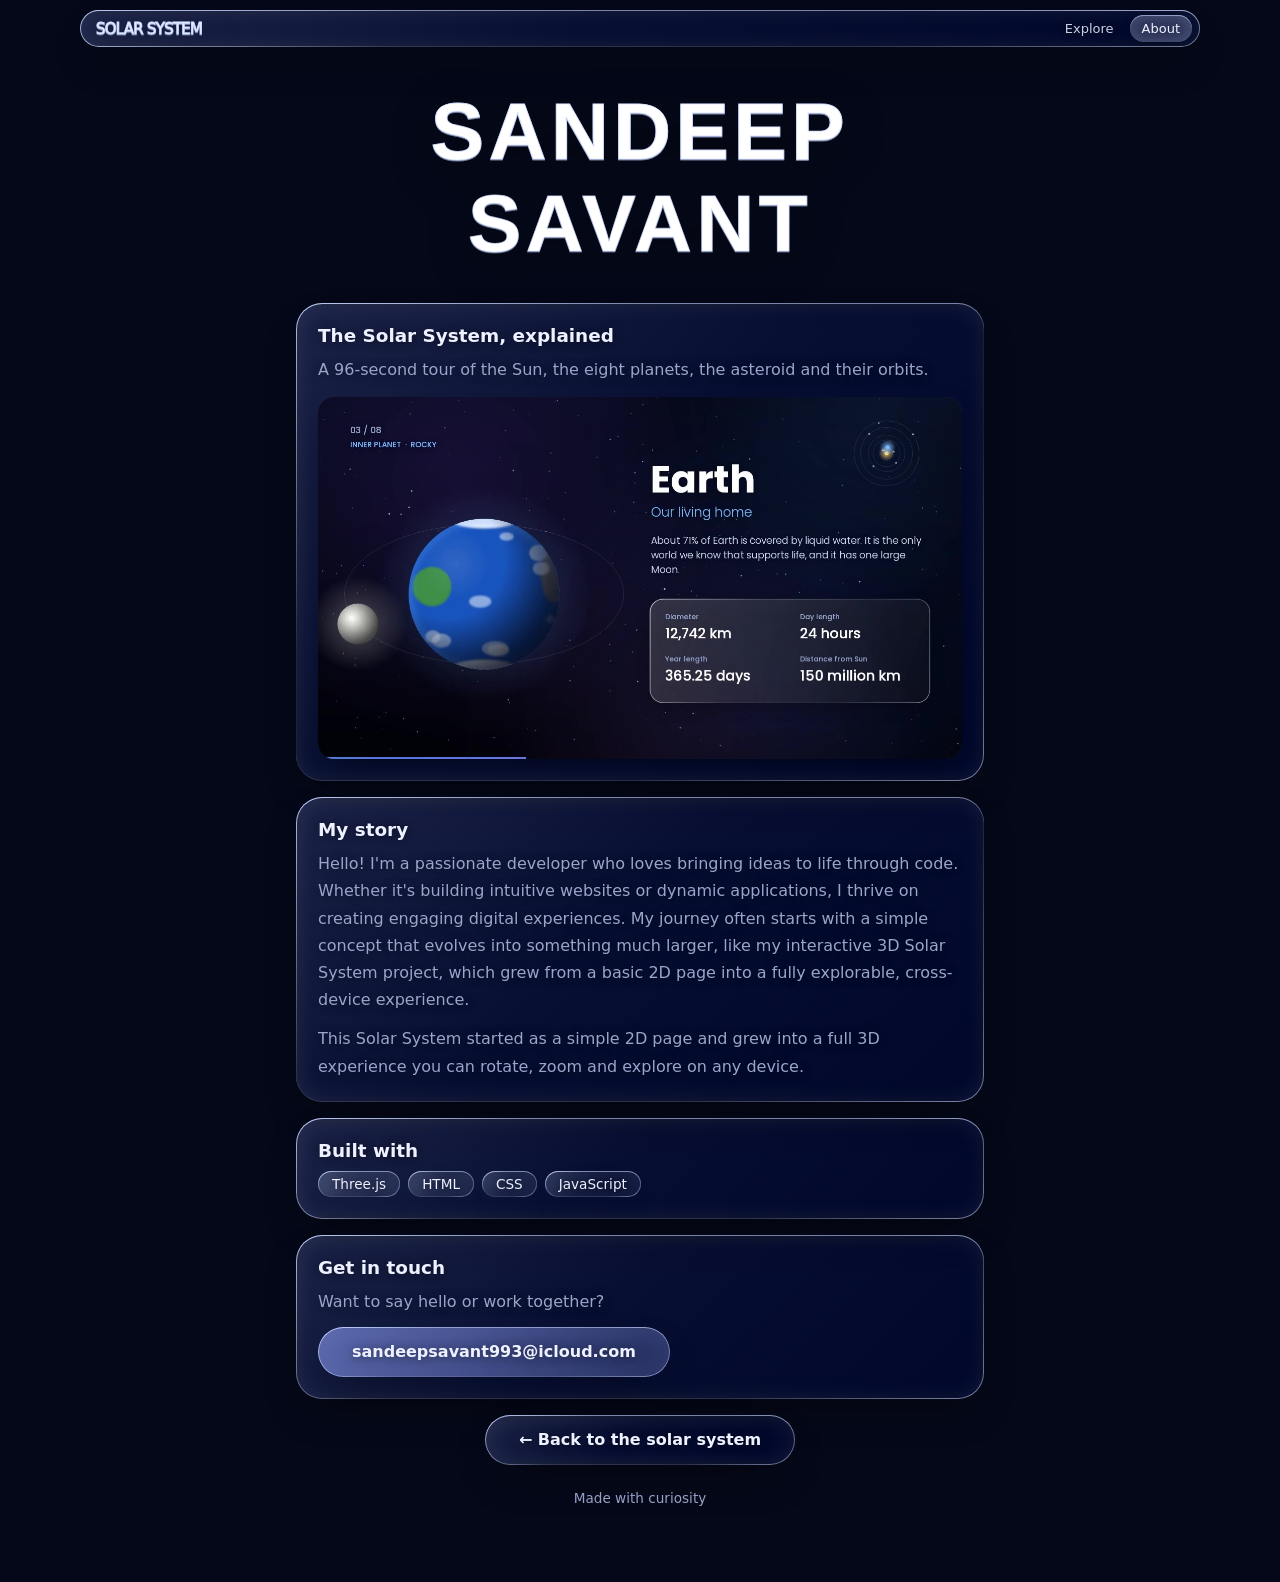
==== commit fffd0931: "Added A Video file to about page" ====
--- a/about.html
+++ b/about.html
@@ -25,15 +25,27 @@
 
 <main class="about">
   <section class="hero">
-    <div class="avatar" aria-hidden="true">S</div>
-    <h1 class="lg-text">About me</h1>
-    <p class="lead">Hi, I'm Sandeep Savant.</p>
+    <h1 class="lg-text">Sandeep Savant</h1>
+
   </section>
+  <!-- Video: autoplays silently on a loop. The file lives in videos/. -->
+  <section class="lg lg-card video-card">
+    <h2>The Solar System, explained</h2>
+    <p>A 96-second tour of the Sun, the eight planets, the asteroid and their orbits.</p>
+    <div class="video-frame">
+      <video id="tour-video" autoplay muted loop playsinline preload="auto" disablepictureinpicture disableremoteplayback poster="videos/poster.jpg" aria-label="The Solar System, explained: a silent, looping motion graphic">
+        <source src="videos/solar-system-explained.mp4" type="video/mp4">
+      </video>
+    </div>
+  </section>
+
 
   <!-- EDIT THE TEXT BELOW to tell your own story in your own words -->
   <section class="lg lg-card">
     <h2>My story</h2>
-    <p>I'm currently a vibe coder who loves building websites and apps</p>
+    <p>Hello! I'm a passionate developer who loves bringing ideas to life through code. Whether it's building intuitive websites or dynamic applications, 
+      I thrive on creating engaging digital experiences. My journey often starts with a simple concept that evolves into something much larger, 
+      like my interactive 3D Solar System project, which grew from a basic 2D page into a fully explorable, cross-device experience.</p>
     <p>This Solar System started as a simple 2D page and grew into a full 3D experience you can rotate, zoom and explore on any device.</p>
   </section>
 
--- a/css/style.css
+++ b/css/style.css
@@ -12,6 +12,8 @@
 /* ---------- Top navigation (glass pill) ---------- */
 .topbar.lg-nav { position: fixed; top: 14px; left: 50%; transform: translateX(-50%); width: min(1120px, calc(100% - 28px)); margin: 0; z-index: 10; }
 .topbar h1 { margin: 0; font-size: 22px; white-space: nowrap; }
+.topbar h1.lg-text { font-family: "Avenir Next", "Segoe UI", system-ui, sans-serif; font-size: 15px; font-weight: 100; color: var(--lg-text); letter-spacing: -0.05em; text-transform: uppercase;}
+
 #planet-nav { flex: 1; min-width: 0; overflow-x: auto; flex-wrap: nowrap; scrollbar-width: none; justify-content: center; }
 .lg-nav-links a, .lg-nav-links button { color: inherit; font: inherit; font-size: 14px; font-weight: 500; text-decoration: none;
   background: none; border: 0; cursor: pointer; padding: 8px 14px; border-radius: 999px; white-space: nowrap;
--- a/css/about.css
+++ b/css/about.css
@@ -4,21 +4,19 @@
 .bg { position: fixed; inset: 0; z-index: -1; background:
   radial-gradient(900px 480px at 15% -5%, rgba(70, 90, 210, .28), transparent 62%),
   radial-gradient(800px 460px at 100% 5%, rgba(130, 70, 200, .22), transparent 60%), #050818; }
-.about { max-width: 720px; margin: calc(env(safe-area-inset-top) + 92px) auto 48px; padding: 0 16px calc(24px + env(safe-area-inset-bottom)); display: grid; gap: 16px; font-size: 16px; }
-.hero { text-align: center; padding: 20px; position: relative; display:inline-block; }
-.avatar { width: 84px; height: 84px; margin: 0 auto 18px; border-radius: 50%; display: grid; place-items: center; font-size: 38px; font-weight: 800; color: #fff;
-  background: linear-gradient(135deg, #6f8cff, #b06bff); box-shadow: inset 0 1px 0 rgb(255 255 255 / .5), 0 14px 34px -10px rgb(111 140 255 / .55); }
-.about h1.lg-text { font-family: 'orbitron', sans-serif; font-size: 5rem; font-weight: 700; color: #fff; letter-spacing: -0.05em; text-transform: uppercase;}
-.lead { font-size: 1.1rem; line-height: 1.6; color: var(--muted); margin: 14px auto 0; max-width: 34ch; }
+.about { max-width: 720px; margin: calc(env(safe-area-inset-top) + 10px) auto 48px; padding: 0 16px calc(24px + env(safe-area-inset-bottom)); display: grid; gap: 16px; font-size: 16px; }
+.hero { text-align: center; padding: 10px 10px 0px 10px; position: relative; display:inline-block; }
+.about h1.lg-text { font-family: 'orbitron', sans-serif; font-size: 5rem; font-weight: 700; color: #fff; letter-spacing: 4.5px; text-transform: uppercase;}
 .about .lg-card { padding: 22px; }
 .about .lg-card:hover { transform: none; }
 .about h2 { margin: 0 0 10px; font-size: 1.15rem; }
 .about p { line-height: 1.7; margin: 0 0 12px; color: var(--muted); } .about p:last-child { margin-bottom: 0; }
-.projects { display: grid; gap: 12px; }
-.project { display: flex; gap: 14px; align-items: flex-start; }
-.project .ic { flex: none; width: 44px; height: 44px; border-radius: 14px; display: grid; place-items: center; font-size: 22px; background: rgb(var(--lg-tint) / .14); box-shadow: inset 0 1px 0 rgb(var(--lg-edge) / .4); }
-.project h3 { margin: 2px 0 4px; font-size: 1rem; } .project p { margin: 0; font-size: .95rem; }
 .tags { display: flex; gap: 8px; flex-wrap: wrap; }
 .about .lg-btn { width: 100%; min-height: 50px; }
 .foot { text-align: center; color: var(--muted); font-size: .85rem; padding-top: 6px; }
 @media (min-width: 700px) { .about .lg-btn { width: auto; justify-self: center; padding: 14px 34px; } }
+/* ---------- Video card (kept calm: no autoplay, no motion until you press play) ---------- */
+.video-card { padding-bottom: 14px; margin-top: -50px; }
+.video-frame { margin-top: 14px; border-radius: 16px; overflow: hidden; background: #02030a; box-shadow: inset 0 0 0 1px rgb(var(--lg-edge) / .22), 0 10px 30px -12px rgb(0 0 0 / .6); aspect-ratio: 16 / 9; }
+.video-frame video { width: 100%; height: 100%; display: block; object-fit: cover; background: #02030a; }   /* scales with the card on any screen */
+@media (max-width: 480px) { .video-card { padding: 16px 12px 12px; } .video-frame { border-radius: 12px; } }
